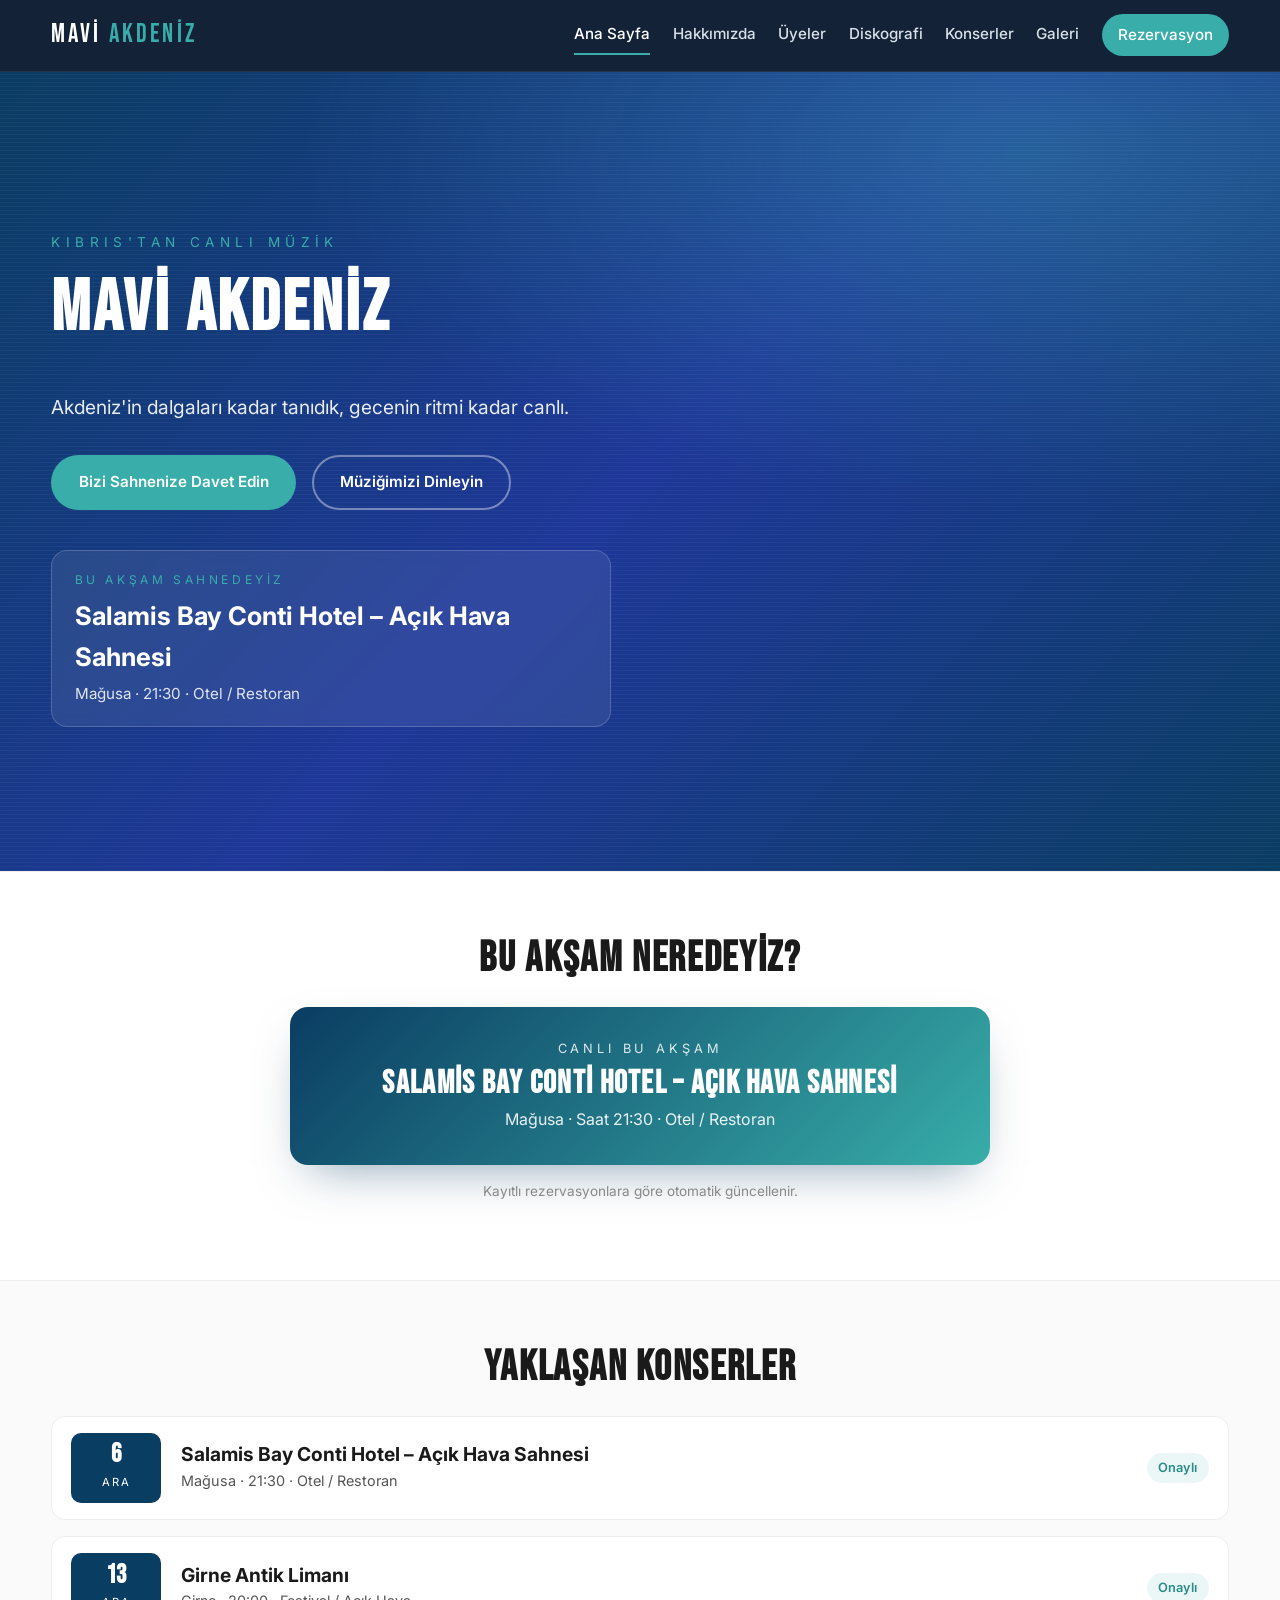
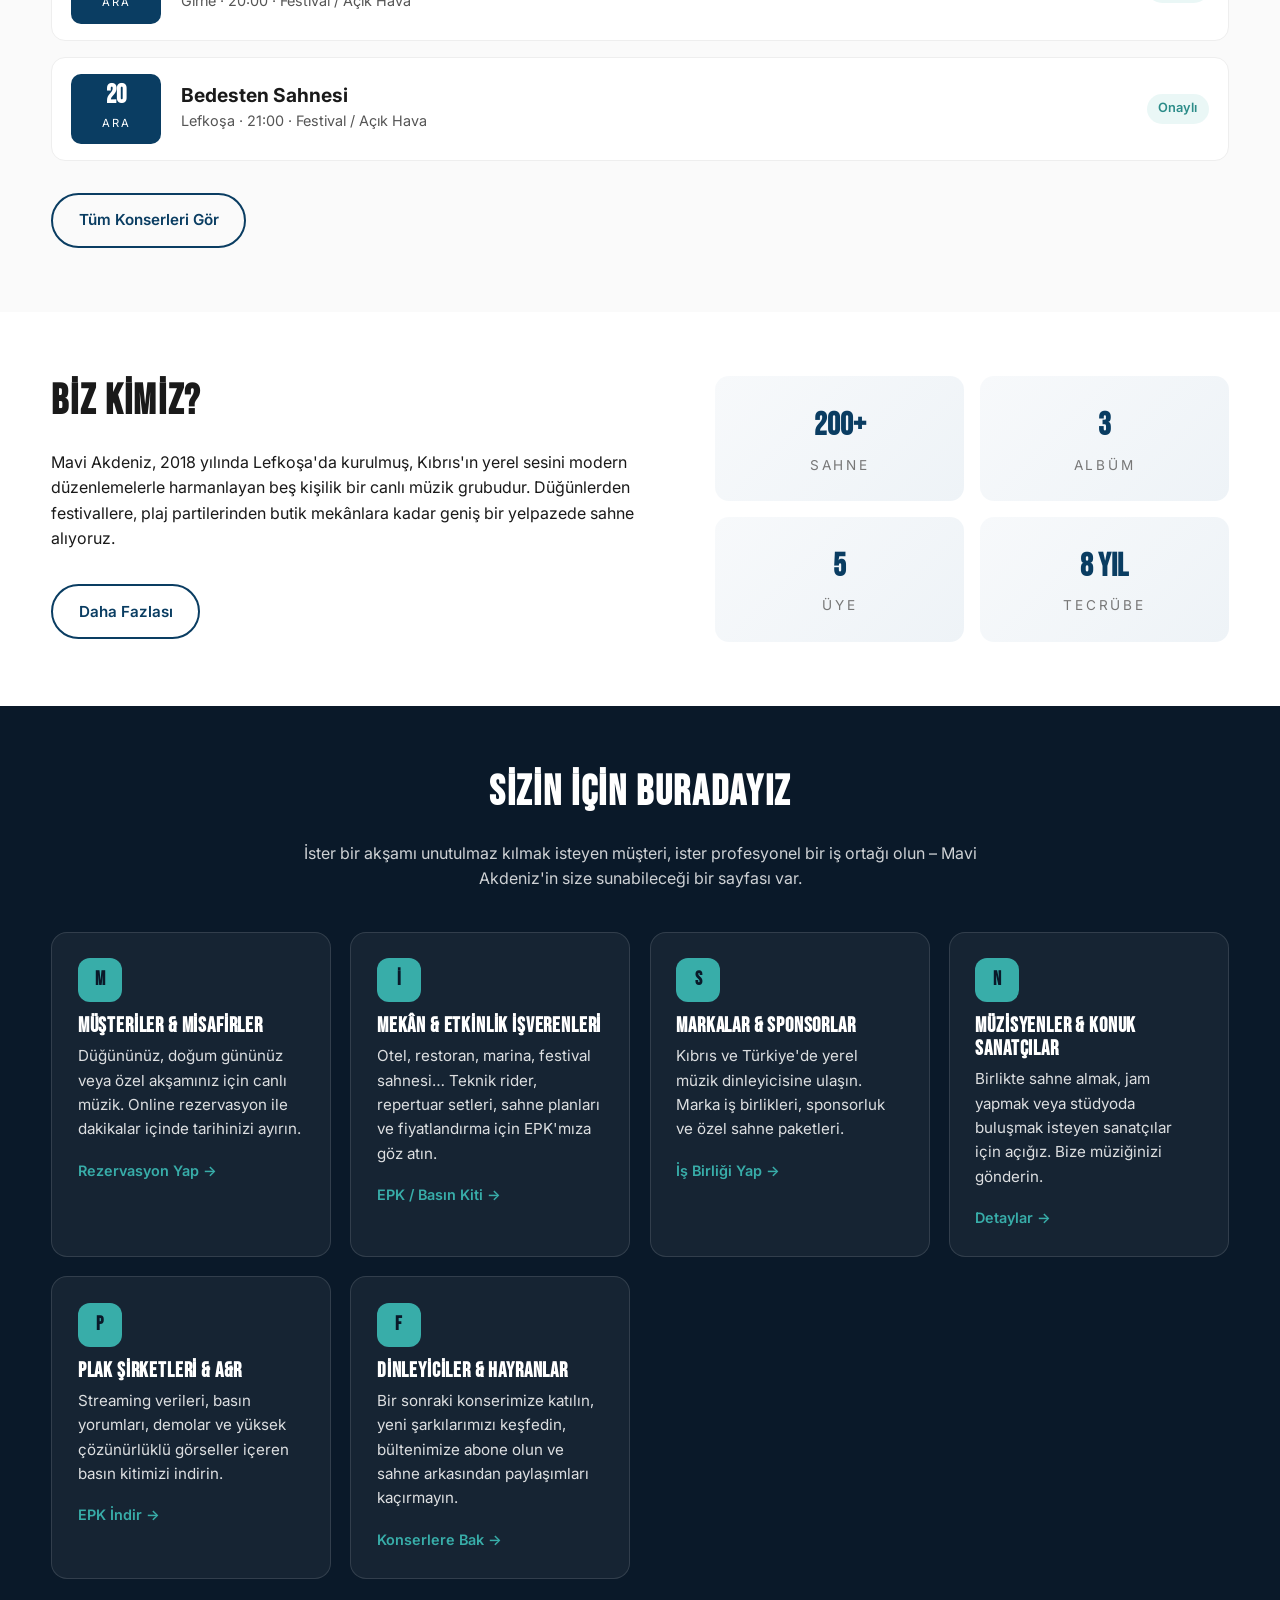
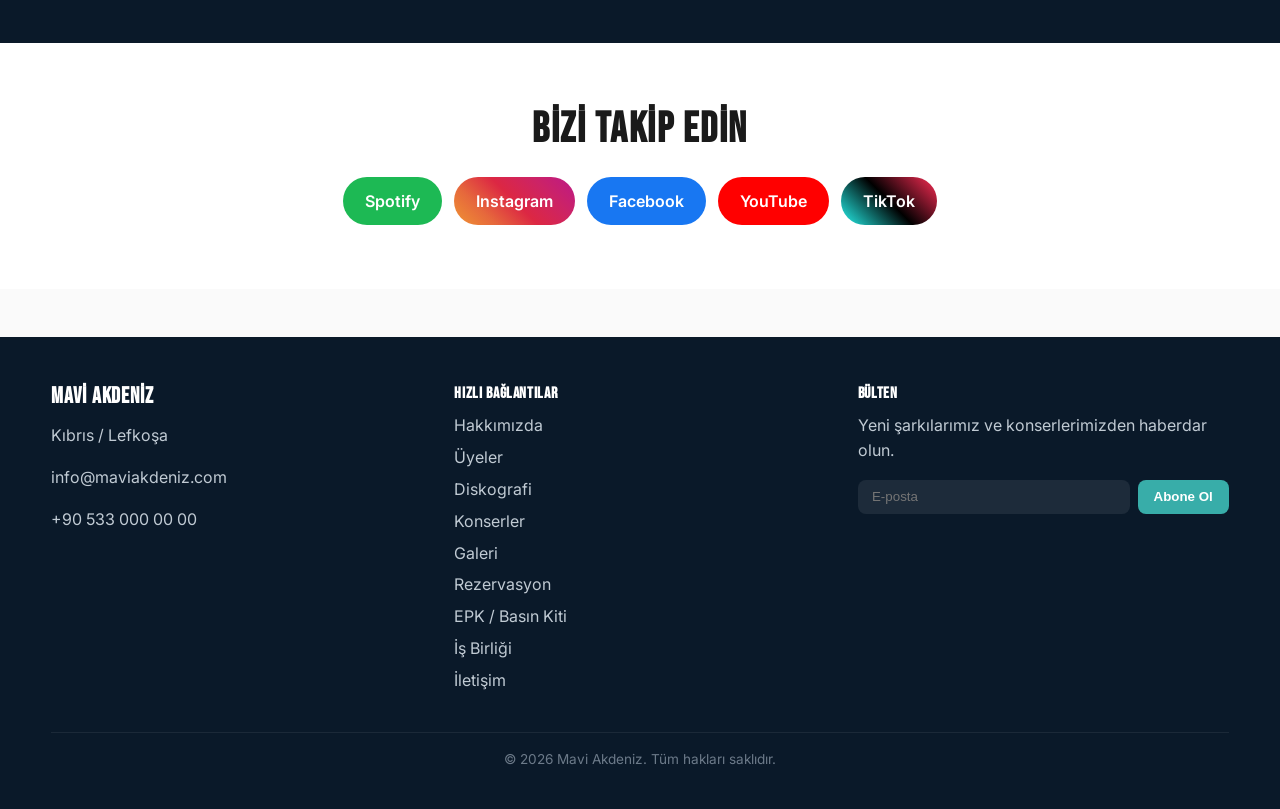
==== index.html @ e766a3c4 "Mavi Akdeniz: Kıbrıs müzik grubu için çok sayfalı web sitesi - Anasayfa: Hero, "Bu Akşam Neredeyiz?"" ====
<!DOCTYPE html>
<html lang="tr">
<head>
  <meta charset="UTF-8" />
  <meta name="viewport" content="width=device-width, initial-scale=1.0" />
  <title>Mavi Akdeniz | Kıbrıs'ın Sesi</title>
  <meta name="description" content="Mavi Akdeniz – Kıbrıs merkezli canlı müzik grubu. Konser rezervasyonu, üyeler, diskografi ve sosyal medya bağlantıları." />
  <link rel="stylesheet" href="css/style.css" />
  <link rel="preconnect" href="https://fonts.googleapis.com" />
  <link rel="preconnect" href="https://fonts.gstatic.com" crossorigin />
  <link href="https://fonts.googleapis.com/css2?family=Bebas+Neue&family=Inter:wght@300;400;600;700&display=swap" rel="stylesheet" />
</head>
<body>
  <header class="site-header">
    <div class="container nav-wrap">
      <a href="index.html" class="logo">MAVİ<span>AKDENİZ</span></a>
      <button class="nav-toggle" aria-label="Menü" aria-expanded="false">
        <span></span><span></span><span></span>
      </button>
      <nav class="main-nav">
        <a href="index.html" class="active">Ana Sayfa</a>
        <a href="hakkimizda.html">Hakkımızda</a>
        <a href="uyeler.html">Üyeler</a>
        <a href="diskografi.html">Diskografi</a>
        <a href="konserler.html">Konserler</a>
        <a href="galeri.html">Galeri</a>
        <a href="rezervasyon.html" class="btn-cta">Rezervasyon</a>
      </nav>
    </div>
  </header>

  <section class="hero">
    <div class="hero-overlay"></div>
    <div class="container hero-content">
      <p class="hero-eyebrow">Kıbrıs'tan canlı müzik</p>
      <h1>MAVİ AKDENİZ</h1>
      <p class="hero-tagline">Akdeniz'in dalgaları kadar tanıdık, gecenin ritmi kadar canlı.</p>
      <div class="hero-actions">
        <a href="rezervasyon.html" class="btn btn-primary">Bizi Sahnenize Davet Edin</a>
        <a href="diskografi.html" class="btn btn-ghost">Müziğimizi Dinleyin</a>
      </div>
      <div id="hero-tonight" class="hero-tonight" aria-live="polite"></div>
    </div>
  </section>

  <section class="tonight" id="tonight">
    <div class="container">
      <h2>Bu Akşam Neredeyiz?</h2>
      <div id="tonight-card" class="tonight-card">
        <div class="tonight-loading">Yükleniyor...</div>
      </div>
      <p class="tonight-note">Kayıtlı rezervasyonlara göre otomatik güncellenir.</p>
    </div>
  </section>

  <section class="upcoming">
    <div class="container">
      <h2>Yaklaşan Konserler</h2>
      <div id="upcoming-list" class="upcoming-list">
        <p class="muted">Yaklaşan konserler yükleniyor...</p>
      </div>
      <a href="konserler.html" class="btn btn-outline">Tüm Konserleri Gör</a>
    </div>
  </section>

  <section class="intro">
    <div class="container intro-grid">
      <div>
        <h2>Biz Kimiz?</h2>
        <p>Mavi Akdeniz, 2018 yılında Lefkoşa'da kurulmuş, Kıbrıs'ın yerel sesini modern düzenlemelerle harmanlayan beş kişilik bir canlı müzik grubudur. Düğünlerden festivallere, plaj partilerinden butik mekânlara kadar geniş bir yelpazede sahne alıyoruz.</p>
        <a href="hakkimizda.html" class="btn btn-outline">Daha Fazlası</a>
      </div>
      <div class="intro-stats">
        <div><strong>200+</strong><span>Sahne</span></div>
        <div><strong>3</strong><span>Albüm</span></div>
        <div><strong>5</strong><span>Üye</span></div>
        <div><strong>8 yıl</strong><span>Tecrübe</span></div>
      </div>
    </div>
  </section>

  <section class="audiences">
    <div class="container">
      <h2>Sizin İçin Buradayız</h2>
      <p>İster bir akşamı unutulmaz kılmak isteyen müşteri, ister profesyonel bir iş ortağı olun – Mavi Akdeniz'in size sunabileceği bir sayfası var.</p>
      <div class="audience-grid">
        <article class="audience-card">
          <div class="icon">M</div>
          <h3>Müşteriler &amp; Misafirler</h3>
          <p>Düğününüz, doğum gününüz veya özel akşamınız için canlı müzik. Online rezervasyon ile dakikalar içinde tarihinizi ayırın.</p>
          <a href="rezervasyon.html">Rezervasyon Yap →</a>
        </article>
        <article class="audience-card">
          <div class="icon">İ</div>
          <h3>Mekân &amp; Etkinlik İşverenleri</h3>
          <p>Otel, restoran, marina, festival sahnesi… Teknik rider, repertuar setleri, sahne planları ve fiyatlandırma için EPK'mıza göz atın.</p>
          <a href="epk.html">EPK / Basın Kiti →</a>
        </article>
        <article class="audience-card">
          <div class="icon">S</div>
          <h3>Markalar &amp; Sponsorlar</h3>
          <p>Kıbrıs ve Türkiye'de yerel müzik dinleyicisine ulaşın. Marka iş birlikleri, sponsorluk ve özel sahne paketleri.</p>
          <a href="isbirligi.html">İş Birliği Yap →</a>
        </article>
        <article class="audience-card">
          <div class="icon">N</div>
          <h3>Müzisyenler &amp; Konuk Sanatçılar</h3>
          <p>Birlikte sahne almak, jam yapmak veya stüdyoda buluşmak isteyen sanatçılar için açığız. Bize müziğinizi gönderin.</p>
          <a href="isbirligi.html#muzisyenler">Detaylar →</a>
        </article>
        <article class="audience-card">
          <div class="icon">P</div>
          <h3>Plak Şirketleri &amp; A&amp;R</h3>
          <p>Streaming verileri, basın yorumları, demolar ve yüksek çözünürlüklü görseller içeren basın kitimizi indirin.</p>
          <a href="epk.html">EPK İndir →</a>
        </article>
        <article class="audience-card">
          <div class="icon">F</div>
          <h3>Dinleyiciler &amp; Hayranlar</h3>
          <p>Bir sonraki konserimize katılın, yeni şarkılarımızı keşfedin, bültenimize abone olun ve sahne arkasından paylaşımları kaçırmayın.</p>
          <a href="konserler.html">Konserlere Bak →</a>
        </article>
      </div>
    </div>
  </section>

  <section class="social-cta">
    <div class="container">
      <h2>Bizi Takip Edin</h2>
      <div class="social-links">
        <a href="https://open.spotify.com" target="_blank" rel="noopener" class="social spotify">Spotify</a>
        <a href="https://www.instagram.com" target="_blank" rel="noopener" class="social instagram">Instagram</a>
        <a href="https://www.facebook.com" target="_blank" rel="noopener" class="social facebook">Facebook</a>
        <a href="https://www.youtube.com" target="_blank" rel="noopener" class="social youtube">YouTube</a>
        <a href="https://www.tiktok.com" target="_blank" rel="noopener" class="social tiktok">TikTok</a>
      </div>
    </div>
  </section>

  <footer class="site-footer">
    <div class="container footer-grid">
      <div>
        <h3>MAVİ AKDENİZ</h3>
        <p>Kıbrıs / Lefkoşa</p>
        <p>info@maviakdeniz.com</p>
        <p>+90 533 000 00 00</p>
      </div>
      <div>
        <h4>Hızlı Bağlantılar</h4>
        <ul>
          <li><a href="hakkimizda.html">Hakkımızda</a></li>
          <li><a href="uyeler.html">Üyeler</a></li>
          <li><a href="diskografi.html">Diskografi</a></li>
          <li><a href="konserler.html">Konserler</a></li>
          <li><a href="galeri.html">Galeri</a></li>
          <li><a href="rezervasyon.html">Rezervasyon</a></li>
          <li><a href="epk.html">EPK / Basın Kiti</a></li>
          <li><a href="isbirligi.html">İş Birliği</a></li>
          <li><a href="iletisim.html">İletişim</a></li>
        </ul>
      </div>
      <div>
        <h4>Bülten</h4>
        <p>Yeni şarkılarımız ve konserlerimizden haberdar olun.</p>
        <form class="newsletter" onsubmit="event.preventDefault(); this.querySelector('input').value=''; alert('Aboneliğiniz alındı, teşekkürler!');">
          <input type="email" placeholder="E-posta" required />
          <button type="submit">Abone Ol</button>
        </form>
      </div>
    </div>
    <div class="container copyright">
      <p>© 2026 Mavi Akdeniz. Tüm hakları saklıdır.</p>
    </div>
  </footer>

  <script src="js/script.js"></script>
</body>
</html>
---- css/style.css ----
/* ---------- Reset & base ---------- */
*, *::before, *::after { box-sizing: border-box; }
html { scroll-behavior: smooth; }
body {
  margin: 0;
  font-family: 'Inter', system-ui, -apple-system, Segoe UI, Roboto, sans-serif;
  color: #1a1a1a;
  background: #fafafa;
  line-height: 1.6;
}
img { max-width: 100%; display: block; }
a { color: inherit; text-decoration: none; }
h1, h2, h3, h4 {
  font-family: 'Bebas Neue', 'Inter', sans-serif;
  letter-spacing: 0.04em;
  margin: 0 0 0.6em;
  line-height: 1.1;
}
h1 { font-size: clamp(2.4rem, 6vw, 4.5rem); }
h2 { font-size: clamp(1.8rem, 3.5vw, 2.6rem); }
h3 { font-size: 1.4rem; }
p  { margin: 0 0 1em; }
.muted { color: #777; }
.container { width: min(1180px, 92%); margin: 0 auto; }
.narrow { width: min(820px, 92%); }

/* ---------- Header ---------- */
.site-header {
  position: sticky; top: 0; z-index: 50;
  background: rgba(10, 25, 47, 0.96);
  backdrop-filter: blur(8px);
  color: #fff;
  border-bottom: 1px solid rgba(255,255,255,0.08);
}
.nav-wrap {
  display: flex; align-items: center; justify-content: space-between;
  padding: 0.9rem 0;
}
.logo {
  font-family: 'Bebas Neue', sans-serif;
  font-size: 1.6rem; letter-spacing: 0.12em;
  color: #fff;
}
.logo span { color: #38ada9; margin-left: 0.3em; }
.main-nav { display: flex; gap: 1.4rem; align-items: center; }
.main-nav a {
  color: #d8e0e8; font-size: 0.95rem; font-weight: 500;
  padding: 0.4rem 0; border-bottom: 2px solid transparent;
  transition: color .2s, border-color .2s;
}
.main-nav a:hover, .main-nav a.active { color: #fff; border-bottom-color: #38ada9; }
.btn-cta {
  background: #38ada9; color: #fff !important;
  padding: 0.55rem 1rem !important;
  border-radius: 999px; border-bottom: none !important;
}
.btn-cta:hover { background: #2c8c89; }
.nav-toggle {
  display: none; background: none; border: 0; cursor: pointer;
  width: 36px; height: 36px; flex-direction: column; gap: 5px;
  justify-content: center; align-items: center;
}
.nav-toggle span { display: block; width: 22px; height: 2px; background: #fff; }

/* ---------- Hero ---------- */
.hero {
  position: relative; min-height: 80vh; color: #fff;
  display: flex; align-items: center;
  background:
    radial-gradient(1200px 600px at 80% 10%, rgba(56,173,169,0.35), transparent 60%),
    linear-gradient(135deg, #0a3d62 0%, #1e3799 50%, #0a3d62 100%);
  overflow: hidden;
}
.hero::after {
  content: ""; position: absolute; inset: 0;
  background-image:
    repeating-linear-gradient(0deg, rgba(255,255,255,0.04) 0 1px, transparent 1px 4px);
  pointer-events: none;
}
.hero-content { position: relative; padding: 6rem 0 5rem; z-index: 2; }
.hero-eyebrow {
  text-transform: uppercase; letter-spacing: 0.4em; color: #38ada9;
  font-size: 0.85rem; margin: 0 0 1rem;
}
.hero h1 { color: #fff; }
.hero-tagline { font-size: 1.2rem; max-width: 620px; opacity: 0.9; }
.hero-actions { display: flex; gap: 1rem; flex-wrap: wrap; margin-top: 2rem; }

/* Tonight overlay inside hero */
.hero-tonight {
  margin-top: 2.5rem;
  background: rgba(255,255,255,0.08);
  border: 1px solid rgba(255,255,255,0.18);
  border-radius: 16px;
  padding: 1.2rem 1.4rem;
  max-width: 560px;
  backdrop-filter: blur(6px);
}
.hero-tonight .label {
  text-transform: uppercase; letter-spacing: 0.3em;
  font-size: 0.75rem; color: #38ada9; margin: 0 0 0.4rem;
}
.hero-tonight .venue { font-size: 1.6rem; font-weight: 700; margin: 0; }
.hero-tonight .meta { opacity: 0.85; margin: 0.3rem 0 0; font-size: 0.95rem; }

/* ---------- Buttons ---------- */
.btn {
  display: inline-block; padding: 0.85rem 1.6rem;
  border-radius: 999px; font-weight: 600; font-size: 0.95rem;
  border: 2px solid transparent; cursor: pointer;
  transition: transform .15s, background .2s, color .2s, border-color .2s;
}
.btn:hover { transform: translateY(-1px); }
.btn-primary { background: #38ada9; color: #fff; }
.btn-primary:hover { background: #2c8c89; }
.btn-ghost { background: transparent; color: #fff; border-color: rgba(255,255,255,0.4); }
.btn-ghost:hover { border-color: #fff; }
.btn-outline {
  background: transparent; color: #0a3d62;
  border-color: #0a3d62; margin-top: 1rem;
}
.btn-outline:hover { background: #0a3d62; color: #fff; }

/* ---------- Sections ---------- */
section { padding: 4rem 0; }
.tonight { background: #fff; border-top: 1px solid #eee; border-bottom: 1px solid #eee; }
.tonight h2 { text-align: center; }
.tonight-card {
  max-width: 700px; margin: 1rem auto 0;
  background: linear-gradient(135deg, #0a3d62, #38ada9);
  color: #fff; padding: 2rem; border-radius: 18px; text-align: center;
  box-shadow: 0 20px 50px -20px rgba(10,61,98,0.5);
}
.tonight-card.empty {
  background: #f1f3f5; color: #555;
  box-shadow: none; border: 1px dashed #c4cdd5;
}
.tonight-card h3 { margin: 0; font-size: 2rem; }
.tonight-card .meta { opacity: 0.9; margin: 0.4rem 0 0; }
.tonight-loading { color: #fff; }
.tonight-note { text-align: center; color: #888; font-size: 0.85rem; margin-top: 1rem; }

.upcoming { background: #fafafa; }
.upcoming h2 { text-align: center; }
.upcoming-list { display: grid; gap: 1rem; margin: 1.5rem 0 1rem; }
.upcoming .btn-outline { display: inline-block; }
.show-card {
  display: grid; grid-template-columns: 90px 1fr auto; gap: 1.2rem;
  align-items: center; background: #fff; border: 1px solid #eee;
  border-radius: 14px; padding: 1rem 1.2rem;
}
.show-card .date {
  background: #0a3d62; color: #fff; border-radius: 10px;
  padding: 0.6rem; text-align: center;
}
.show-card .date strong { display: block; font-size: 1.6rem; line-height: 1; font-family: 'Bebas Neue'; }
.show-card .date small { text-transform: uppercase; letter-spacing: 0.2em; font-size: 0.7rem; }
.show-card h4 { margin: 0; font-size: 1.2rem; font-family: 'Inter'; font-weight: 700; letter-spacing: 0; }
.show-card .where { color: #555; font-size: 0.9rem; margin: 0.2rem 0 0; }
.show-card .pill {
  background: #38ada91a; color: #2c8c89; padding: 0.3rem 0.7rem;
  border-radius: 999px; font-size: 0.8rem; font-weight: 600;
}
.shows-list.past .show-card { opacity: 0.7; }

.intro { background: #fff; }
.intro-grid {
  display: grid; gap: 3rem; align-items: center;
  grid-template-columns: 1.2fr 1fr;
}
.intro-stats { display: grid; grid-template-columns: 1fr 1fr; gap: 1rem; }
.intro-stats > div {
  background: linear-gradient(135deg, #f7f9fb, #eef3f7);
  padding: 1.5rem; border-radius: 14px; text-align: center;
}
.intro-stats strong { display: block; font-family: 'Bebas Neue'; font-size: 2rem; color: #0a3d62; }
.intro-stats span { color: #777; font-size: 0.85rem; text-transform: uppercase; letter-spacing: 0.2em; }

/* ---------- Audience cards ---------- */
.audiences { background: #0a1929; color: #fff; }
.audiences h2 { text-align: center; color: #fff; }
.audiences > .container > p { text-align: center; max-width: 720px; margin: 0 auto 2.5rem; opacity: 0.8; }
.audience-grid {
  display: grid; gap: 1.2rem;
  grid-template-columns: repeat(auto-fit, minmax(260px, 1fr));
}
.audience-card {
  background: rgba(255,255,255,0.05);
  border: 1px solid rgba(255,255,255,0.12);
  border-radius: 16px; padding: 1.6rem;
  transition: transform .2s, border-color .2s, background .2s;
}
.audience-card:hover {
  transform: translateY(-4px);
  border-color: #38ada9;
  background: rgba(56,173,169,0.08);
}
.audience-card .icon {
  width: 44px; height: 44px; border-radius: 12px;
  background: #38ada9; color: #0a1929;
  display: grid; place-items: center; font-weight: 700;
  margin-bottom: 0.8rem; font-family: 'Bebas Neue'; font-size: 1.2rem;
}
.audience-card h3 { color: #fff; margin-bottom: 0.4rem; font-size: 1.3rem; }
.audience-card p { font-size: 0.95rem; opacity: 0.85; margin: 0 0 1rem; }
.audience-card a { color: #38ada9; font-weight: 600; font-size: 0.9rem; }
.audience-card a:hover { text-decoration: underline; }

/* ---------- Social ---------- */
.social-cta { background: #fff; text-align: center; }
.social-links {
  display: flex; flex-wrap: wrap; gap: 0.7rem; justify-content: center;
  margin-top: 1.2rem;
}
.social-links.small .social { padding: 0.5rem 1rem; font-size: 0.85rem; }
.social {
  padding: 0.7rem 1.4rem; border-radius: 999px; font-weight: 600;
  color: #fff; transition: opacity .2s, transform .15s;
}
.social:hover { opacity: 0.9; transform: translateY(-2px); }
.social.spotify   { background: #1DB954; }
.social.instagram { background: linear-gradient(45deg, #f09433, #e6683c, #dc2743, #cc2366, #bc1888); }
.social.facebook  { background: #1877F2; }
.social.youtube   { background: #FF0000; }
.social.tiktok    { background: linear-gradient(45deg, #25F4EE, #000, #FE2C55); }

/* ---------- Footer ---------- */
.site-footer {
  background: #0a1929; color: #c0cad3;
  padding: 3rem 0 1.5rem; margin-top: 3rem;
}
.footer-grid {
  display: grid; gap: 2rem;
  grid-template-columns: repeat(auto-fit, minmax(220px, 1fr));
  margin-bottom: 2rem;
}
.site-footer h3, .site-footer h4 { color: #fff; }
.site-footer ul { list-style: none; padding: 0; margin: 0; }
.site-footer ul li { margin-bottom: 0.4rem; }
.site-footer a:hover { color: #38ada9; }
.newsletter { display: flex; gap: 0.5rem; margin-top: 0.8rem; }
.newsletter input {
  flex: 1; padding: 0.6rem 0.9rem; border-radius: 8px; border: 0;
  background: rgba(255,255,255,0.08); color: #fff;
}
.newsletter button {
  background: #38ada9; color: #fff; border: 0;
  padding: 0.6rem 1rem; border-radius: 8px; cursor: pointer; font-weight: 600;
}
.copyright { text-align: center; font-size: 0.85rem; color: #6c7a89; padding-top: 1rem; border-top: 1px solid rgba(255,255,255,0.07); }

/* ---------- Page header ---------- */
.page-header {
  padding: 4rem 0 2.5rem; color: #fff;
  background: linear-gradient(135deg, #0a3d62, #1e3799);
}
.page-header h1 { color: #fff; }
.page-header p { opacity: 0.85; }

/* ---------- Members ---------- */
.members-grid {
  display: grid; gap: 1.5rem;
  grid-template-columns: repeat(auto-fit, minmax(260px, 1fr));
}
.member-card {
  background: #fff; border-radius: 16px; padding: 1.6rem;
  box-shadow: 0 4px 18px -8px rgba(0,0,0,0.1);
  transition: transform .2s;
}
.member-card:hover { transform: translateY(-4px); }
.member-photo {
  width: 100%; height: 180px; border-radius: 12px;
  display: grid; place-items: center; color: #fff;
  font-family: 'Bebas Neue'; font-size: 3rem; letter-spacing: 0.15em;
  margin-bottom: 1rem;
}
.role { color: #38ada9; font-weight: 600; margin: 0 0 0.6rem; font-size: 0.9rem; text-transform: uppercase; letter-spacing: 0.1em; }
.skills { list-style: none; padding: 0; margin: 0.8rem 0 0; display: flex; flex-wrap: wrap; gap: 0.4rem; }
.skills li { background: #f1f3f5; padding: 0.3rem 0.7rem; border-radius: 999px; font-size: 0.8rem; }

/* ---------- Discography ---------- */
.album-grid {
  display: grid; gap: 2rem;
  grid-template-columns: repeat(auto-fit, minmax(280px, 1fr));
}
.album {
  background: #fff; border-radius: 16px; padding: 1.4rem;
  box-shadow: 0 4px 18px -8px rgba(0,0,0,0.08);
}
.album-cover {
  width: 100%; aspect-ratio: 1/1; border-radius: 12px;
  display: grid; place-items: center; color: #fff;
  font-family: 'Bebas Neue'; font-size: 4rem; letter-spacing: 0.15em;
  margin-bottom: 1rem;
}
.album-meta { color: #777; font-size: 0.9rem; margin: 0 0 0.8rem; }
.tracklist { padding-left: 1.2rem; margin: 0 0 1rem; color: #444; font-size: 0.9rem; }
.streaming { display: flex; flex-wrap: wrap; gap: 0.5rem; }
.chip {
  padding: 0.4rem 0.9rem; border-radius: 999px;
  font-size: 0.8rem; font-weight: 600; color: #fff;
}
.chip.spotify { background: #1DB954; }
.chip.youtube { background: #FF0000; }
.chip.apple   { background: #000; }

/* ---------- Booking page ---------- */
.booking-grid {
  display: grid; gap: 2rem;
  grid-template-columns: 1.6fr 1fr;
  align-items: start;
}
.booking-form {
  background: #fff; padding: 2rem; border-radius: 16px;
  box-shadow: 0 6px 24px -10px rgba(0,0,0,0.1);
}
.booking-form h2 { margin-top: 0; }
.booking-form label {
  display: block; margin-bottom: 1rem; font-size: 0.9rem;
  color: #444; font-weight: 600;
}
.booking-form input, .booking-form select, .booking-form textarea {
  width: 100%; padding: 0.7rem 0.9rem; margin-top: 0.35rem;
  border: 1px solid #d8dee4; border-radius: 8px;
  font: inherit; background: #fff; color: #1a1a1a;
}
.booking-form input:focus, .booking-form select:focus, .booking-form textarea:focus {
  outline: 0; border-color: #38ada9; box-shadow: 0 0 0 3px rgba(56,173,169,0.15);
}
.form-row { display: grid; gap: 1rem; grid-template-columns: 1fr 1fr; }
.checkbox { display: flex; align-items: center; gap: 0.6rem; font-weight: 400; }
.checkbox input { width: auto; margin-top: 0; }
.form-status { color: #2c8c89; font-weight: 600; margin-top: 1rem; }
.booking-side {
  background: #0a1929; color: #c0cad3;
  padding: 2rem; border-radius: 16px;
}
.booking-side h3 { color: #fff; margin-top: 1.4rem; }
.booking-side h3:first-child { margin-top: 0; }
.booking-side ol { padding-left: 1.2rem; }

/* ---------- Content / generic ---------- */
.content { padding: 3rem 0; }
.checklist { padding-left: 1.2rem; }
.checklist li { margin-bottom: 0.4rem; }

/* ---------- Gallery ---------- */
.gallery-grid {
  display: grid; gap: 1rem;
  grid-template-columns: repeat(auto-fit, minmax(200px, 1fr));
}
.gallery-item {
  aspect-ratio: 4/3; border-radius: 12px; color: #fff;
  display: grid; place-items: center; padding: 1rem;
  font-family: 'Bebas Neue'; letter-spacing: 0.1em;
  text-align: center; transition: transform .2s;
}
.gallery-item:hover { transform: scale(1.02); }
.video-grid {
  display: grid; gap: 1rem;
  grid-template-columns: repeat(auto-fit, minmax(220px, 1fr));
  margin-top: 1rem;
}
.video-card {
  background: #0a1929; color: #fff; border-radius: 14px;
  padding: 1.6rem; display: flex; flex-direction: column; gap: 0.4rem;
  transition: transform .2s;
}
.video-card:hover { transform: translateY(-4px); }
.video-card .play {
  width: 44px; height: 44px; background: #38ada9; color: #0a1929;
  border-radius: 50%; display: grid; place-items: center;
  margin-bottom: 0.6rem; font-size: 1.1rem;
}
.video-card em { color: #38ada9; font-style: normal; font-size: 0.85rem; }

/* ---------- EPK / collab pages ---------- */
.kpi-grid {
  display: grid; gap: 1rem;
  grid-template-columns: repeat(auto-fit, minmax(180px, 1fr));
  margin: 2rem 0;
}
.kpi {
  background: #fff; border: 1px solid #eee; border-radius: 14px;
  padding: 1.4rem; text-align: center;
}
.kpi strong { display: block; font-family: 'Bebas Neue'; font-size: 2.2rem; color: #0a3d62; }
.kpi span { color: #777; font-size: 0.85rem; }

.download-row {
  display: flex; flex-wrap: wrap; gap: 0.7rem; margin: 1rem 0 2rem;
}
.download-row a {
  background: #0a3d62; color: #fff; padding: 0.7rem 1.2rem;
  border-radius: 999px; font-weight: 600; font-size: 0.9rem;
}
.download-row a:hover { background: #1e3799; }

.quote {
  border-left: 4px solid #38ada9; padding: 0.8rem 1.2rem;
  background: #f7f9fb; margin: 1rem 0; font-style: italic;
}
.quote cite { display: block; margin-top: 0.4rem; color: #555; font-style: normal; font-size: 0.9rem; }

/* ---------- Responsive ---------- */
@media (max-width: 800px) {
  .nav-toggle { display: flex; }
  .main-nav {
    display: none; position: absolute; top: 100%; right: 0; left: 0;
    flex-direction: column; gap: 0;
    background: #0a1929; padding: 1rem 1.5rem;
    border-top: 1px solid rgba(255,255,255,0.08);
  }
  .main-nav.open { display: flex; }
  .main-nav a { padding: 0.7rem 0; }
  .intro-grid, .booking-grid { grid-template-columns: 1fr; }
  .form-row { grid-template-columns: 1fr; }
  .show-card { grid-template-columns: 80px 1fr; }
  .show-card .pill { grid-column: 2; justify-self: start; }
}
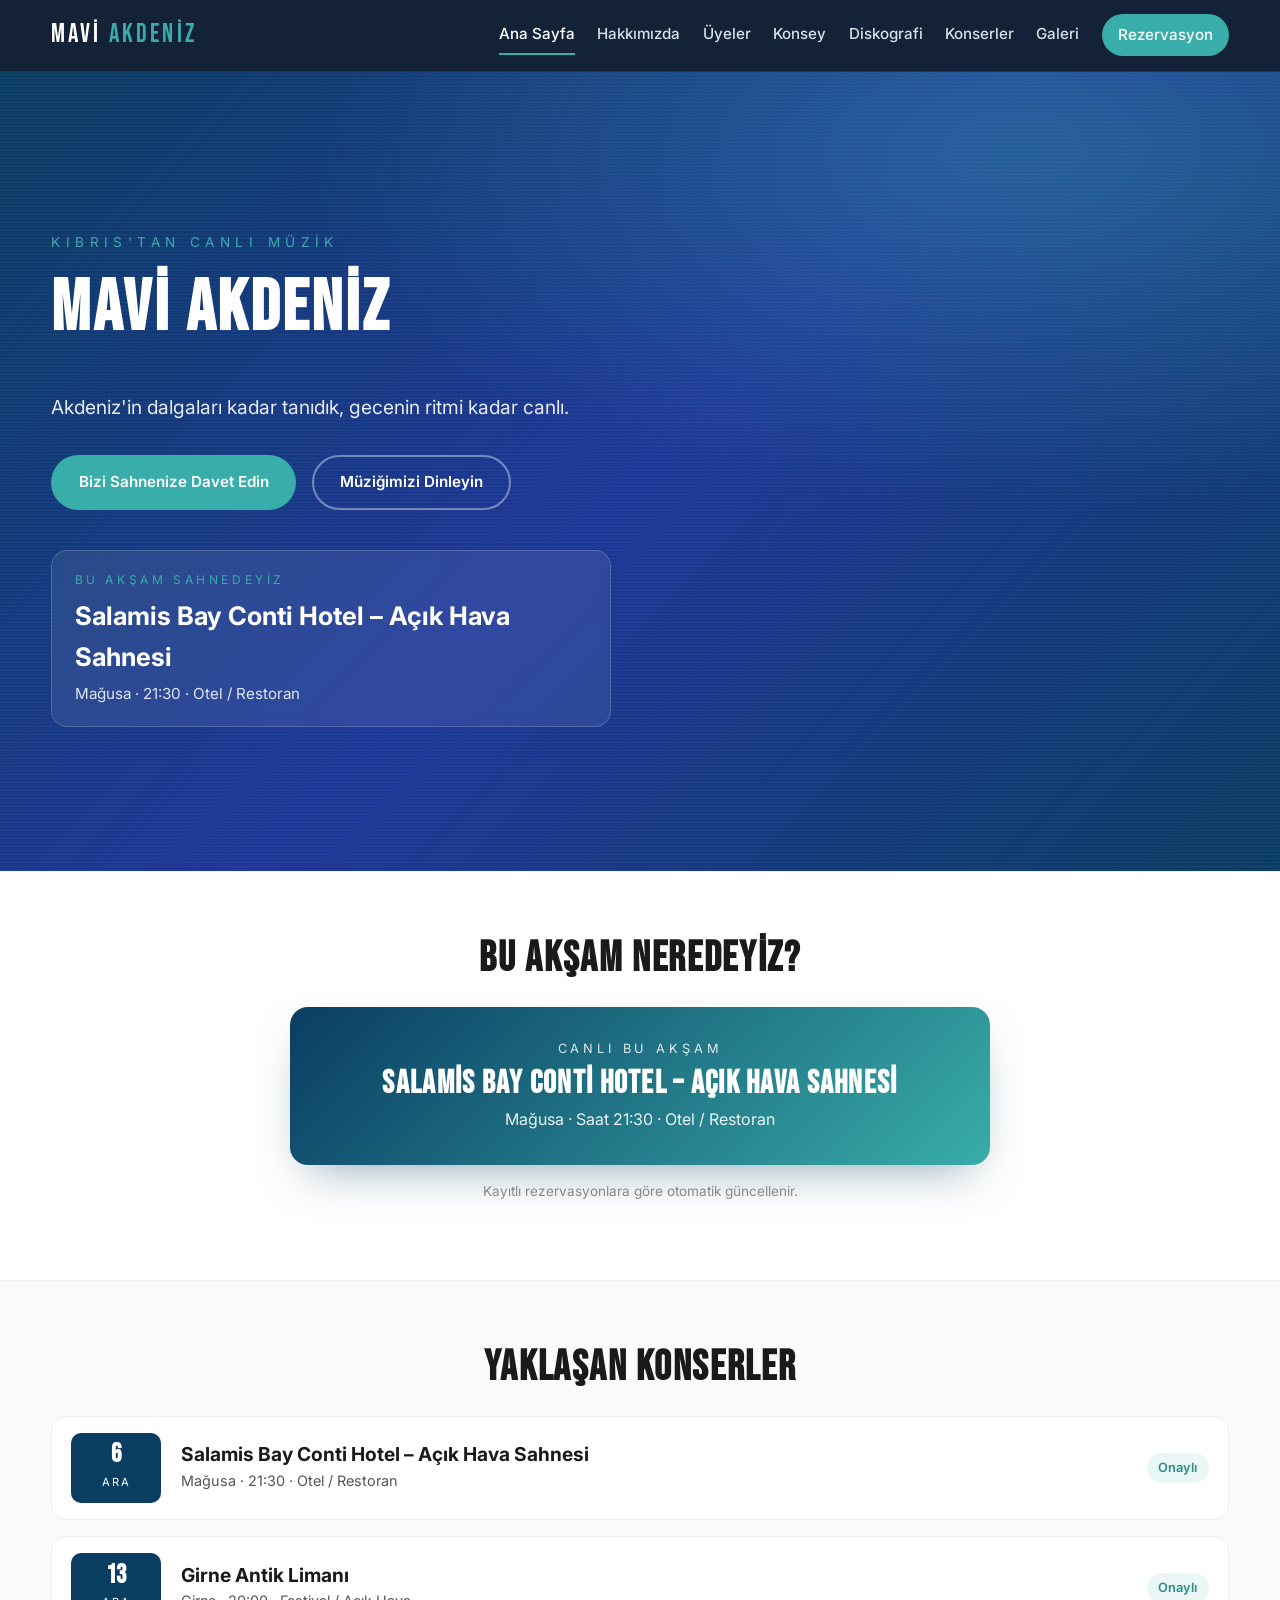
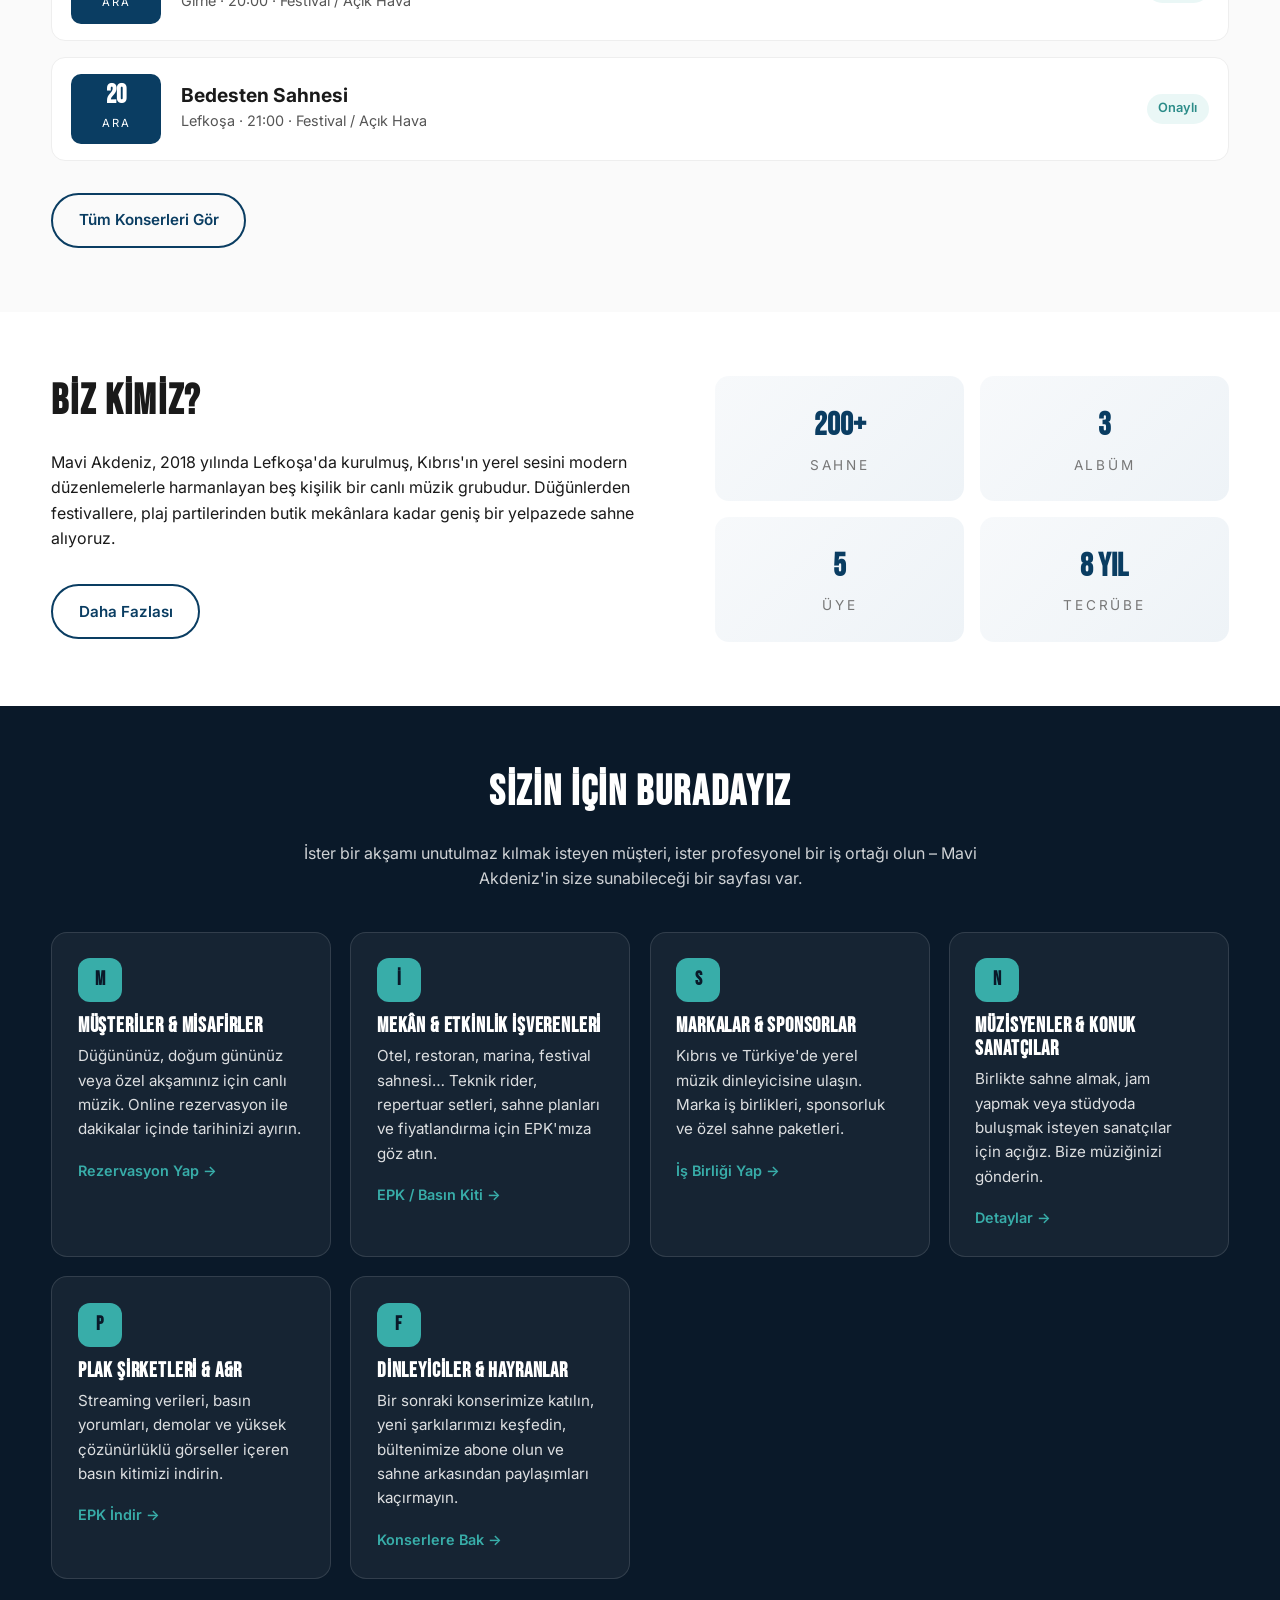
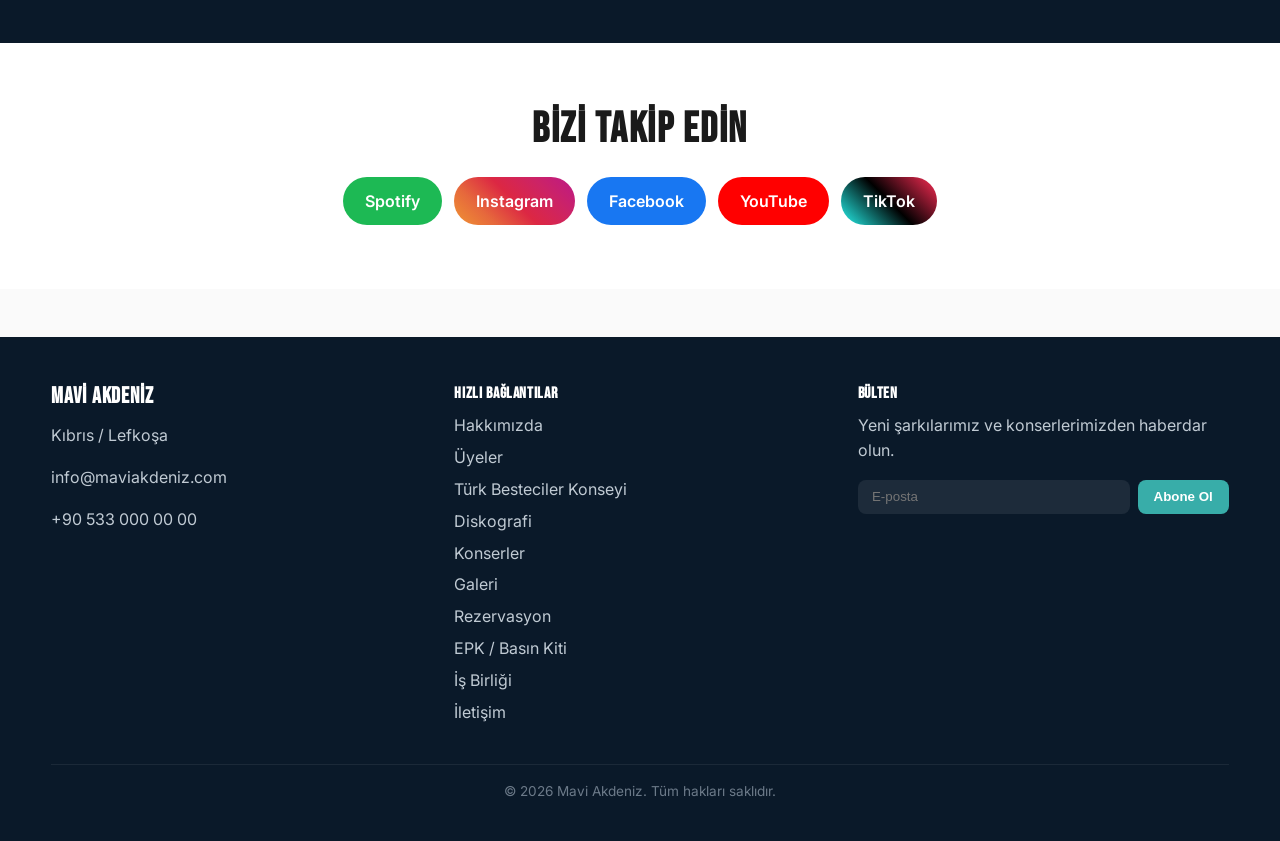
==== commit 04296b3e: "Türk Besteciler Konseyi sayfası ve 'Hızlı O!' jingle atölyesi ekle - besteciler-konseyi.html: 23 efs" ====
--- a/index.html
+++ b/index.html
@@ -21,6 +21,7 @@
         <a href="index.html" class="active">Ana Sayfa</a>
         <a href="hakkimizda.html">Hakkımızda</a>
         <a href="uyeler.html">Üyeler</a>
+        <a href="besteciler-konseyi.html">Konsey</a>
         <a href="diskografi.html">Diskografi</a>
         <a href="konserler.html">Konserler</a>
         <a href="galeri.html">Galeri</a>
@@ -150,6 +151,7 @@
         <ul>
           <li><a href="hakkimizda.html">Hakkımızda</a></li>
           <li><a href="uyeler.html">Üyeler</a></li>
+          <li><a href="besteciler-konseyi.html">Türk Besteciler Konseyi</a></li>
           <li><a href="diskografi.html">Diskografi</a></li>
           <li><a href="konserler.html">Konserler</a></li>
           <li><a href="galeri.html">Galeri</a></li>
